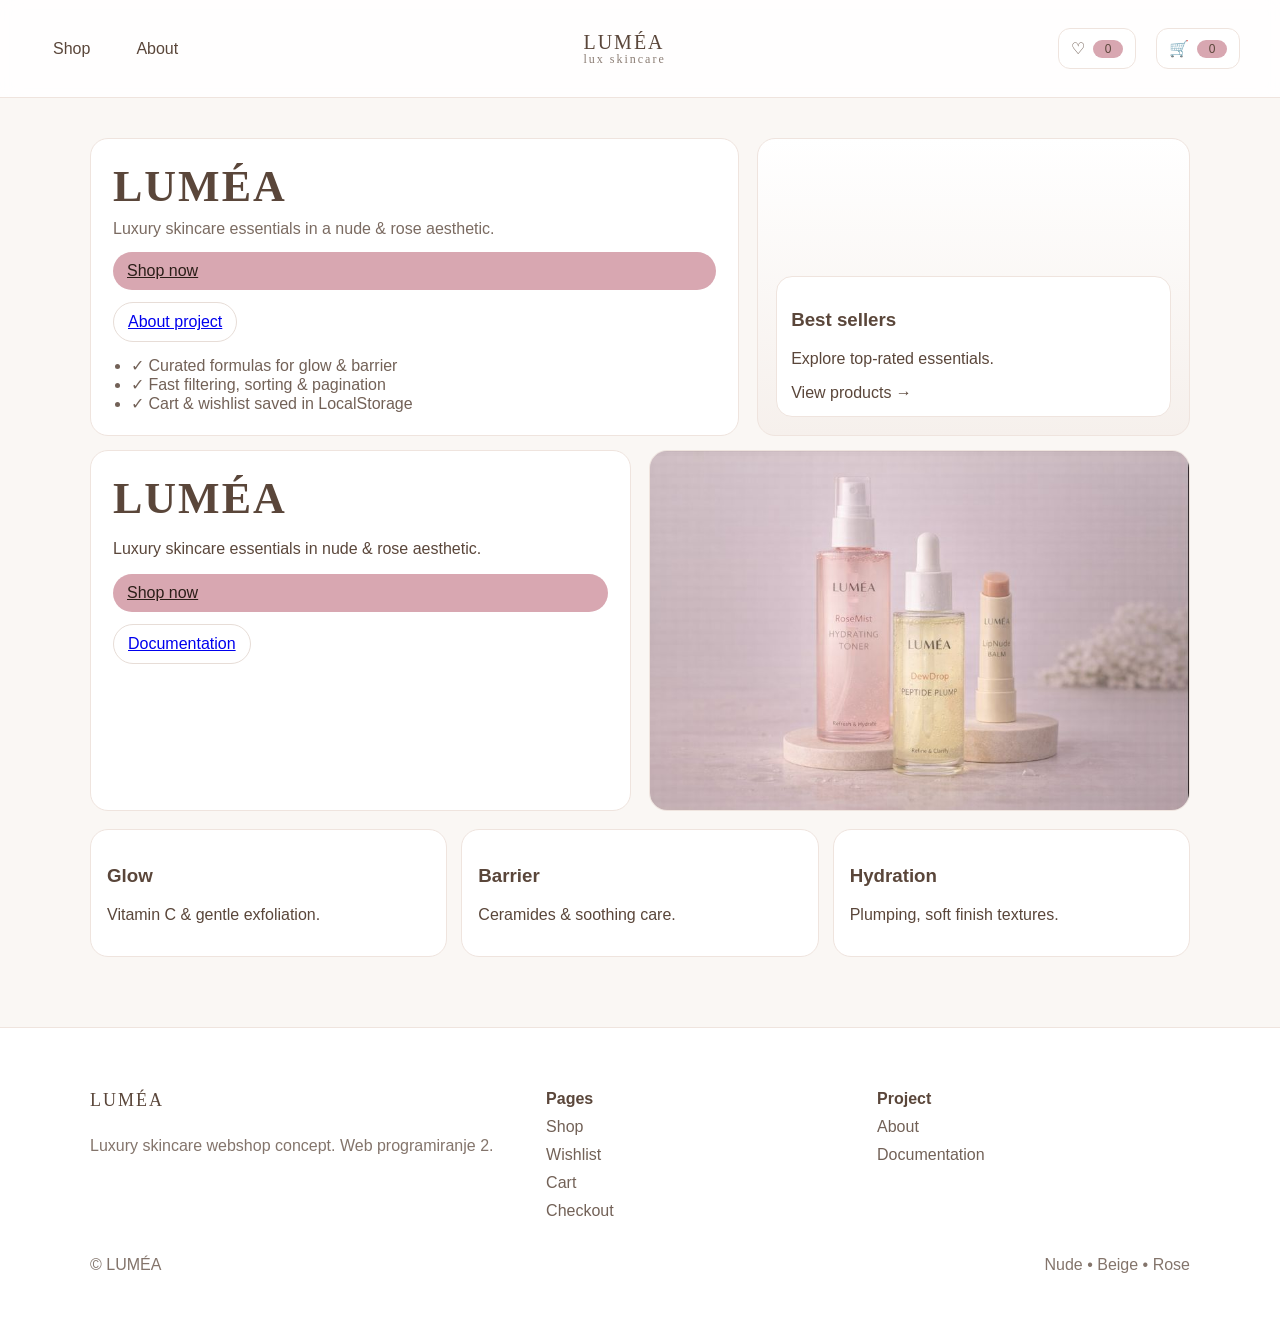
==== index.html @ ca0acc23 "Add files via upload" ====
<!DOCTYPE html>
<html lang="sr">
<head>
  <meta charset="UTF-8">
  <title>LUMÉA | Luxury Skincare</title>
  <meta name="description" content="LUMÉA luxury skincare webshop">
  <meta name="viewport" content="width=device-width, initial-scale=1.0">
  
  <link rel="stylesheet" href="assets/css/style.css">
  <link rel="icon" type="image/png" href="assets/img/favicon.png">

</head>
<body>

  <div id="header"></div>

  <main class="container">
    <section class="hero">
      <div class="hero__text">
        <h1>LUMÉA</h1>
        <p class="hero__lead">Luxury skincare essentials in a nude & rose aesthetic.</p>
  
        <div class="hero__actions">
          <a class="btn btn--primary" href="shop.html">Shop now</a>
          <a class="btn btn--ghost" href="about.html">About project</a>
        </div>
  
        <ul class="hero__bullets">
          <li>✓ Curated formulas for glow & barrier</li>
          <li>✓ Fast filtering, sorting & pagination</li>
          <li>✓ Cart & wishlist saved in LocalStorage</li>
        </ul>
      </div>
  
      <div class="hero__card">
        <div class="hero__mini">
          <h3>Best sellers</h3>
          <p>Explore top-rated essentials.</p>
          <a class="link" href="shop.html">View products →</a>
        </div>
      </div>
    </section>

    <section class="hero2">
  <div class="hero2__text">
    <h1>LUMÉA</h1>
    <p>Luxury skincare essentials in nude & rose aesthetic.</p>
    <div class="hero2__actions">
      <a class="btn btn--primary" href="shop.html">Shop now</a>
      <a class="btn btn--ghost" href="docs.html">Documentation</a>
    </div>
  </div>

  <div class="hero2__media">
    <img src="assets/img/hero-lumea.jpg" alt="LUMÉA luxury skincare" />
  </div>
</section>

  
    <section class="highlights">
      <article class="mini-card">
        <h3>Glow</h3>
        <p>Vitamin C & gentle exfoliation.</p>
      </article>
      <article class="mini-card">
        <h3>Barrier</h3>
        <p>Ceramides & soothing care.</p>
      </article>
      <article class="mini-card">
        <h3>Hydration</h3>
        <p>Plumping, soft finish textures.</p>
      </article>
    </section>
  </main>
  

  <div id="footer"></div>

  <script src="assets/js/app.js"></script>
</body>
</html>
---- assets/css/style.css ----
:root {
    --beige: #FAF7F4;
    --brown: #5A463A;
    --pink: #D8A7B1;
  }
  
  body {
    margin: 0;
    font-family: 'Poppins', sans-serif;
    background-color: var(--beige);
    color: var(--brown);
  }
  
  .nav {
    display: flex;
    justify-content: space-between;
    align-items: center;
    padding: 20px 40px;
  }
  
  .logo {
    font-family: 'Playfair Display', serif;
    font-size: 28px;
    letter-spacing: 2px;
  }
  
  .nav ul {
    list-style: none;
    display: flex;
    gap: 20px;
    padding: 0;
  }
  
  .nav a {
    text-decoration: none;
    color: var(--brown);
  }
  
  .site-footer {
    padding: 40px;
    background: #f1ebe7;
  }
  
  .container { max-width: 1100px; margin: 0 auto; padding: 30px 20px; }
.page-header h1 { margin: 0 0 6px; }
.page-header p { margin: 0 0 18px; opacity: .8; }

.shop-toolbar { display: flex; gap: 12px; align-items: center; margin: 18px 0; }
.input, .select {
  padding: 12px 14px; border-radius: 12px; border: 1px solid #e7ddd7;
  background: #fff; color: var(--brown); width: 100%;
}
.select { width: 260px; }

.status { min-height: 22px; margin: 8px 0 16px; }
.status--warn { color: #7a5a47; }
.status--error { color: #8b2f2f; }

.grid { display: grid; grid-template-columns: repeat(3, 1fr); gap: 18px; }

.card {
  background: #fff; border: 1px solid #efe4de; border-radius: 18px;
  padding: 14px; box-shadow: 0 8px 20px rgba(0,0,0,.04);
}
.card__img { border-radius: 14px; overflow: hidden; background: #f6f0ec; }
.card__img img { width: 100%; height: 180px; object-fit: cover; display: block; }
.card__title { margin: 12px 0 6px; font-size: 18px; }
.card__meta { margin: 0 0 10px; font-size: 13px; opacity: .75; }

.card__price { display: flex; gap: 10px; align-items: baseline; margin: 10px 0 12px; }
.old { text-decoration: line-through; opacity: .6; font-size: 13px; }
.now { font-weight: 700; }

.pill {
  display: inline-block; padding: 6px 10px; border-radius: 999px;
  background: #f1ebe7; font-size: 12px; margin-right: 6px;
}
.pill--sale { background: #f3d7dd; }
.pill--new { background: #e6d9ff; }

.btn {
  border: 0; border-radius: 999px; padding: 10px 14px; cursor: pointer;
}
.btn--primary { background: var(--pink); color: #2b1e18; width: 100%; }
.btn--ghost { background: transparent; border: 1px solid #e7ddd7; }

.pagination { display: flex; gap: 12px; align-items: center; justify-content: center; margin: 22px 0 10px; }
.page-info { opacity: .8; }

@media (max-width: 900px) {
  .grid { grid-template-columns: repeat(2, 1fr); }
  .shop-toolbar { flex-direction: column; align-items: stretch; }
  .select { width: 100%; }
}
@media (max-width: 520px) {
  .grid { grid-template-columns: 1fr; }
}

.range-wrap {
  display: flex;
  flex-direction: column;
  gap: 8px;
  padding: 10px 12px;
  background: #fff;
  border: 1px solid #e7ddd7;
  border-radius: 12px;
  flex: 1;
}
.range-label { font-size: 13px; opacity: .85; }
.range { width: 100%; }

.checks { display: flex; gap: 12px; flex-wrap: wrap; }
.check { display: flex; gap: 8px; align-items: center; font-size: 14px; }

.cart-link a { position: relative; display: inline-flex; gap: 8px; align-items: center; }

.badge{
  display:inline-flex; align-items:center; justify-content:center;
  min-width: 18px; height: 18px; padding: 0 6px;
  border-radius: 999px;
  background: var(--pink);
  font-size: 12px;
  line-height: 1;
}

.cart { display: grid; gap: 12px; margin-top: 12px; }
.cart-item{
  display:flex; gap:12px; align-items:center;
  background:#fff; border:1px solid #efe4de; border-radius:16px;
  padding:12px;
}
.cart-item img{ width:90px; height:70px; object-fit:cover; border-radius:12px; background:#f6f0ec; }
.cart-item h3{ margin:0; font-size:16px; }
.cart-item p{ margin:4px 0 0; opacity:.75; font-size:13px; }

.qty{
  margin-left:auto;
  display:flex; gap:8px; align-items:center;
}
.qty button{
  width:34px; height:34px; border-radius:10px;
  border:1px solid #e7ddd7; background:#fff; cursor:pointer;
}
.qty span{ min-width: 24px; text-align:center; }

.remove{
  border:0; background:transparent; cursor:pointer;
  opacity:.7;
}

.cart-total{
  display:flex; justify-content:space-between; align-items:center;
  margin-top: 18px; padding-top: 14px;
  border-top: 1px solid #e7ddd7;
}

.form { background:#fff; border:1px solid #efe4de; border-radius:18px; padding:18px; }
.form-grid { display:grid; grid-template-columns: repeat(2, 1fr); gap: 14px; }
.field { display:flex; flex-direction:column; gap: 6px; }
.field--full { grid-column: 1 / -1; }

.error { color:#8b2f2f; min-height: 16px; }
.radios { display:flex; gap: 16px; flex-wrap: wrap; }
.radio { display:flex; gap: 8px; align-items:center; }

.checkout-actions { display:flex; gap: 12px; justify-content:flex-end; margin-top: 16px; }

@media (max-width: 700px) {
  .form-grid { grid-template-columns: 1fr; }
  .checkout-actions { flex-direction: column; }
}

.product{
  display:grid;
  grid-template-columns: 1.1fr .9fr;
  gap: 22px;
  align-items:start;
}
.product__media{
  background:#fff;
  border:1px solid #efe4de;
  border-radius:18px;
  overflow:hidden;
}
.product__media img{
  width:100%;
  height:420px;
  object-fit:cover;
  display:block;
  background:#f6f0ec;
}
.product__info{
  background:#fff;
  border:1px solid #efe4de;
  border-radius:18px;
  padding:18px;
}
.product__meta{ opacity:.75; margin: 6px 0 10px; }
.product__desc{ margin: 10px 0 14px; }
.product__price{ display:flex; gap:10px; align-items:baseline; margin: 10px 0 12px; }
.list{ margin: 8px 0 14px; padding-left: 18px; }
.product__badges{ margin-bottom: 10px; }

@media (max-width: 900px){
  .product{ grid-template-columns: 1fr; }
  .product__media img{ height: 320px; }
}

.link { color: inherit; text-decoration: none; }
.link:hover { text-decoration: underline; }


.card-like{
  background:#fff;
  border:1px solid #efe4de;
  border-radius:18px;
  padding:18px;
}

.doc code{
  background:#f6f0ec;
  padding:2px 6px;
  border-radius:8px;
}
.doc h2{ margin-top: 18px; }

.card__actions { display:flex; gap:10px; }
.card__actions .btn--ghost { width: 45%; }
.card__actions .btn--primary { width: 55%; }

.wish-link a { position: relative; display: inline-flex; gap: 8px; align-items: center; }

.btn[data-wish] { transition: 0.2s; }
.btn[data-wish].saved {
  border-color: var(--pink);
  color: var(--pink);
  font-weight: 600;
}

.hero{
  display:grid;
  grid-template-columns: 1.2fr .8fr;
  gap: 18px;
  margin-top: 10px;
}
.hero__text{
  background:#fff;
  border:1px solid #efe4de;
  border-radius:18px;
  padding:22px;
}
.hero__text h1{
  margin:0;
  font-family:'Playfair Display', serif;
  letter-spacing: 2px;
  font-size: 44px;
}
.hero__lead{ margin: 8px 0 14px; opacity:.8; font-size: 16px; }

.hero__actions{ display:flex; gap: 12px; margin: 14px 0; flex-wrap: wrap; }

.hero__bullets{
  margin: 12px 0 0;
  padding-left: 18px;
  opacity: .85;
}

.hero__card{
  background: linear-gradient(180deg, #fff, #f6f0ec);
  border:1px solid #efe4de;
  border-radius:18px;
  padding: 18px;
  display:flex;
  align-items:end;
}
.hero__mini{
  background:#fff;
  border:1px solid #efe4de;
  border-radius:16px;
  padding: 14px;
  width: 100%;
}

.highlights{
  display:grid;
  grid-template-columns: repeat(3, 1fr);
  gap: 14px;
  margin-top: 18px;
}
.mini-card{
  background:#fff;
  border:1px solid #efe4de;
  border-radius:18px;
  padding: 16px;
}

@media (max-width: 900px){
  .hero{ grid-template-columns: 1fr; }
  .highlights{ grid-template-columns: 1fr; }
}

/* HEADER */
.site-header{
  position: sticky;
  top: 0;
  z-index: 50;
  background: rgba(255,255,255,0.85);
  backdrop-filter: blur(10px);
  border-bottom: 1px solid #efe4de;
}

.header-inner{
  display:flex;
  align-items:center;
  justify-content:space-between;
  padding: 14px 0;
  gap: 18px;
}

.brand{
  display:flex;
  flex-direction:column;
  text-decoration:none;
  color: inherit;
  line-height: 1.1;
}
.brand__name{
  font-family: 'Playfair Display', serif;
  letter-spacing: 2px;
  font-size: 20px;
}
.brand__tag{
  font-size: 12px;
  opacity: .7;
}

.nav{
  display:flex;
  align-items:center;
  gap: 14px;
}
.nav a{
  text-decoration:none;
  color: inherit;
  padding: 10px 12px;
  border-radius: 12px;
  border: 1px solid transparent;
}
.nav a:hover{
  background:#fff;
  border-color:#efe4de;
}

.nav-right{
  display:flex;
  align-items:center;
  gap: 12px;
  list-style:none;
  padding:0;
  margin:0;
}
.nav-right a{
  text-decoration:none;
  color: inherit;
  padding: 10px 12px;
  border-radius: 12px;
  border: 1px solid #efe4de;
  background:#fff;
}
.nav-right a:hover{ transform: translateY(-1px); }

.badge{
  display:inline-flex; align-items:center; justify-content:center;
  min-width: 18px; height: 18px; padding: 0 6px;
  border-radius: 999px;
  background: var(--pink);
  font-size: 12px;
  line-height: 1;
}

@media (max-width: 820px){
  .header-inner{ flex-wrap: wrap; }
  .nav{ width:100%; justify-content:space-between; }
}


/* FOOTER */
.site-footer{
  margin-top: 40px;
  border-top: 1px solid #efe4de;
  background: #fff;
}
.footer-inner{
  display:grid;
  grid-template-columns: 1.4fr 1fr 1fr;
  gap: 18px;
  padding: 22px 0;
}
.footer-col{
  display:flex;
  flex-direction:column;
  gap: 10px;
}
.footer-brand{
  font-family:'Playfair Display', serif;
  letter-spacing: 2px;
  font-size: 18px;
}
.footer-title{ font-weight: 600; }
.site-footer a{
  color: inherit;
  text-decoration:none;
  opacity: .85;
}
.site-footer a:hover{ opacity: 1; text-decoration: underline; }
.footer-bottom{
  display:flex;
  justify-content:space-between;
  padding: 14px 0 20px;
}
.muted{ opacity: .75; }

@media (max-width: 820px){
  .footer-inner{ grid-template-columns: 1fr; }
  .footer-bottom{ flex-direction: column; gap: 8px; }
}

.hero2{
  display:grid;
  grid-template-columns: 1fr 1fr;
  gap: 18px;
  align-items:stretch;
  margin-top: 14px;
}
.hero2__text{
  background:#fff;
  border:1px solid #efe4de;
  border-radius:18px;
  padding: 22px;
}
.hero2__text h1{
  margin:0;
  font-family:'Playfair Display', serif;
  letter-spacing: 2px;
  font-size: 44px;
}
.hero2__actions{ display:flex; gap: 12px; margin-top: 14px; flex-wrap: wrap; }

.hero2__media{
  border:1px solid #efe4de;
  border-radius:18px;
  overflow:hidden;
  background:#fff;
}
.hero2__media img{
  width:100%;
  height: 100%;
  min-height: 320px;
  object-fit: cover;
  display:block;
}

@media (max-width: 900px){
  .hero2{ grid-template-columns: 1fr; }
}
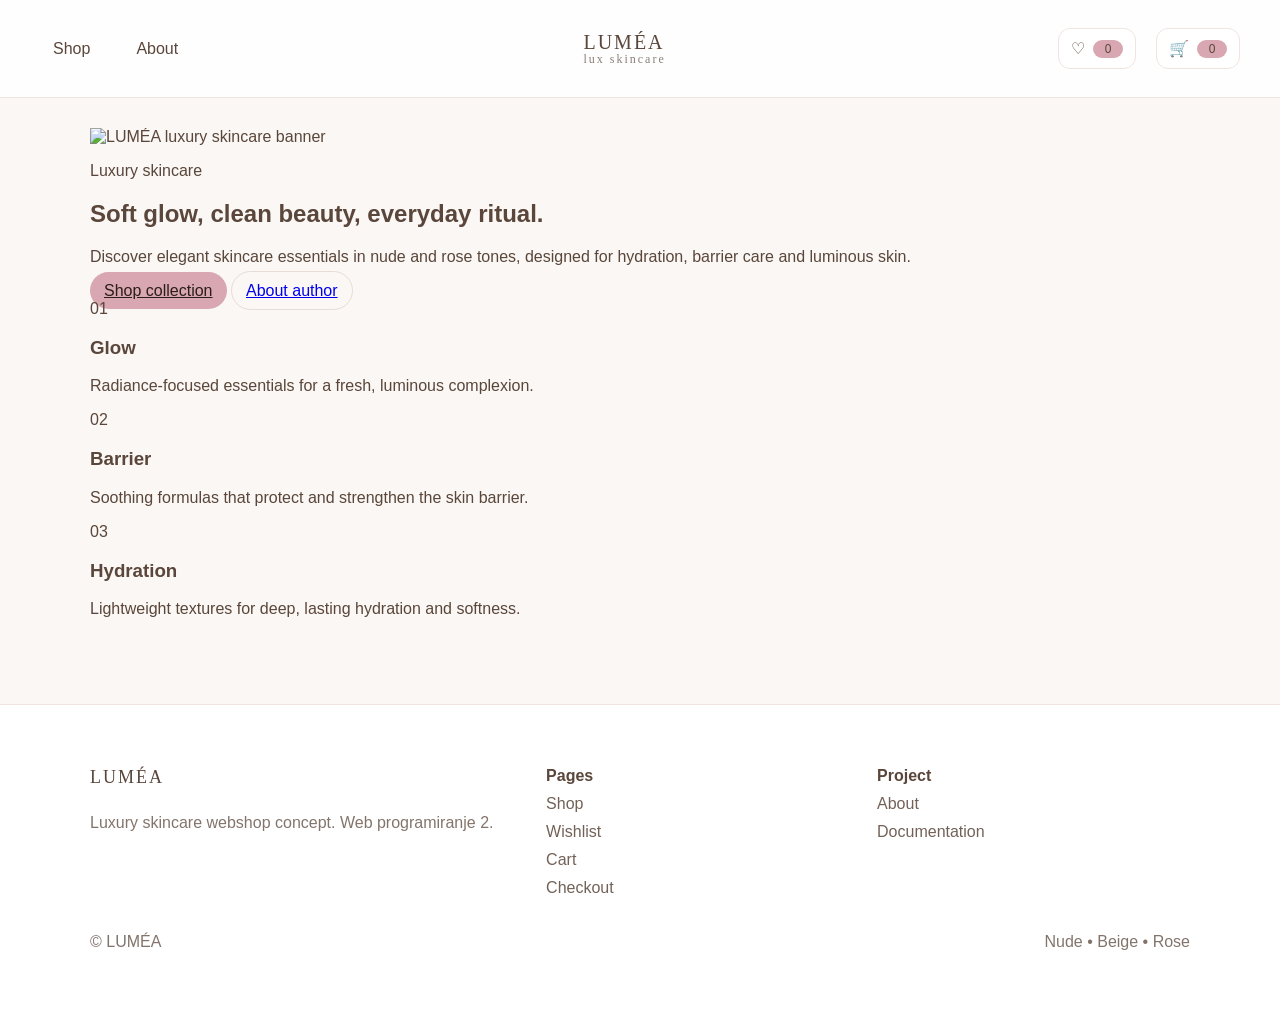
==== commit 36ccd5a7: "Add files via upload" ====
--- a/index.html
+++ b/index.html
@@ -5,77 +5,60 @@
   <title>LUMÉA | Luxury Skincare</title>
   <meta name="description" content="LUMÉA luxury skincare webshop">
   <meta name="viewport" content="width=device-width, initial-scale=1.0">
-  
+
   <link rel="stylesheet" href="assets/css/style.css">
   <link rel="icon" type="image/png" href="assets/img/favicon.png">
-
 </head>
 <body>
 
   <div id="header"></div>
 
   <main class="container">
-    <section class="hero">
-      <div class="hero__text">
-        <h1>LUMÉA</h1>
-        <p class="hero__lead">Luxury skincare essentials in a nude & rose aesthetic.</p>
-  
-        <div class="hero__actions">
-          <a class="btn btn--primary" href="shop.html">Shop now</a>
-          <a class="btn btn--ghost" href="about.html">About project</a>
-        </div>
-  
-        <ul class="hero__bullets">
-          <li>✓ Curated formulas for glow & barrier</li>
-          <li>✓ Fast filtering, sorting & pagination</li>
-          <li>✓ Cart & wishlist saved in LocalStorage</li>
-        </ul>
-      </div>
-  
-      <div class="hero__card">
-        <div class="hero__mini">
-          <h3>Best sellers</h3>
-          <p>Explore top-rated essentials.</p>
-          <a class="link" href="shop.html">View products →</a>
+    <section class="hero-banner">
+      <img src="assets/img/hero-banner.jpg" alt="LUMÉA luxury skincare banner" class="hero-banner__img">
+
+      <div class="hero-banner__overlay"></div>
+
+      <div class="hero-banner__content">
+        <p class="hero-banner__eyebrow">Luxury skincare</p>
+        <h1>Soft glow, clean beauty, everyday ritual.</h1>
+        <p class="hero-banner__text">
+          Discover elegant skincare essentials in nude and rose tones,
+          designed for hydration, barrier care and luminous skin.
+        </p>
+
+        <div class="hero-banner__actions">
+          <a href="shop.html" class="btn btn--primary">Shop collection</a>
+          <a href="about.html" class="btn btn--ghost">About author</a>
         </div>
       </div>
     </section>
 
-    <section class="hero2">
-  <div class="hero2__text">
-    <h1>LUMÉA</h1>
-    <p>Luxury skincare essentials in nude & rose aesthetic.</p>
-    <div class="hero2__actions">
-      <a class="btn btn--primary" href="shop.html">Shop now</a>
-      <a class="btn btn--ghost" href="docs.html">Documentation</a>
-    </div>
-  </div>
+   <section class="home-features home-features--premium">
 
-  <div class="hero2__media">
-    <img src="assets/img/hero-lumea.jpg" alt="LUMÉA luxury skincare" />
-  </div>
+  <article class="feature-card">
+    <span class="feature-card__number">01</span>
+    <h3>Glow</h3>
+    <p>Radiance-focused essentials for a fresh, luminous complexion.</p>
+  </article>
+
+  <article class="feature-card">
+    <span class="feature-card__number">02</span>
+    <h3>Barrier</h3>
+    <p>Soothing formulas that protect and strengthen the skin barrier.</p>
+  </article>
+
+  <article class="feature-card">
+    <span class="feature-card__number">03</span>
+    <h3>Hydration</h3>
+    <p>Lightweight textures for deep, lasting hydration and softness.</p>
+  </article>
+
 </section>
-
-  
-    <section class="highlights">
-      <article class="mini-card">
-        <h3>Glow</h3>
-        <p>Vitamin C & gentle exfoliation.</p>
-      </article>
-      <article class="mini-card">
-        <h3>Barrier</h3>
-        <p>Ceramides & soothing care.</p>
-      </article>
-      <article class="mini-card">
-        <h3>Hydration</h3>
-        <p>Plumping, soft finish textures.</p>
-      </article>
-    </section>
   </main>
-  
 
   <div id="footer"></div>
 
   <script src="assets/js/app.js"></script>
 </body>
-</html>
+</html>
